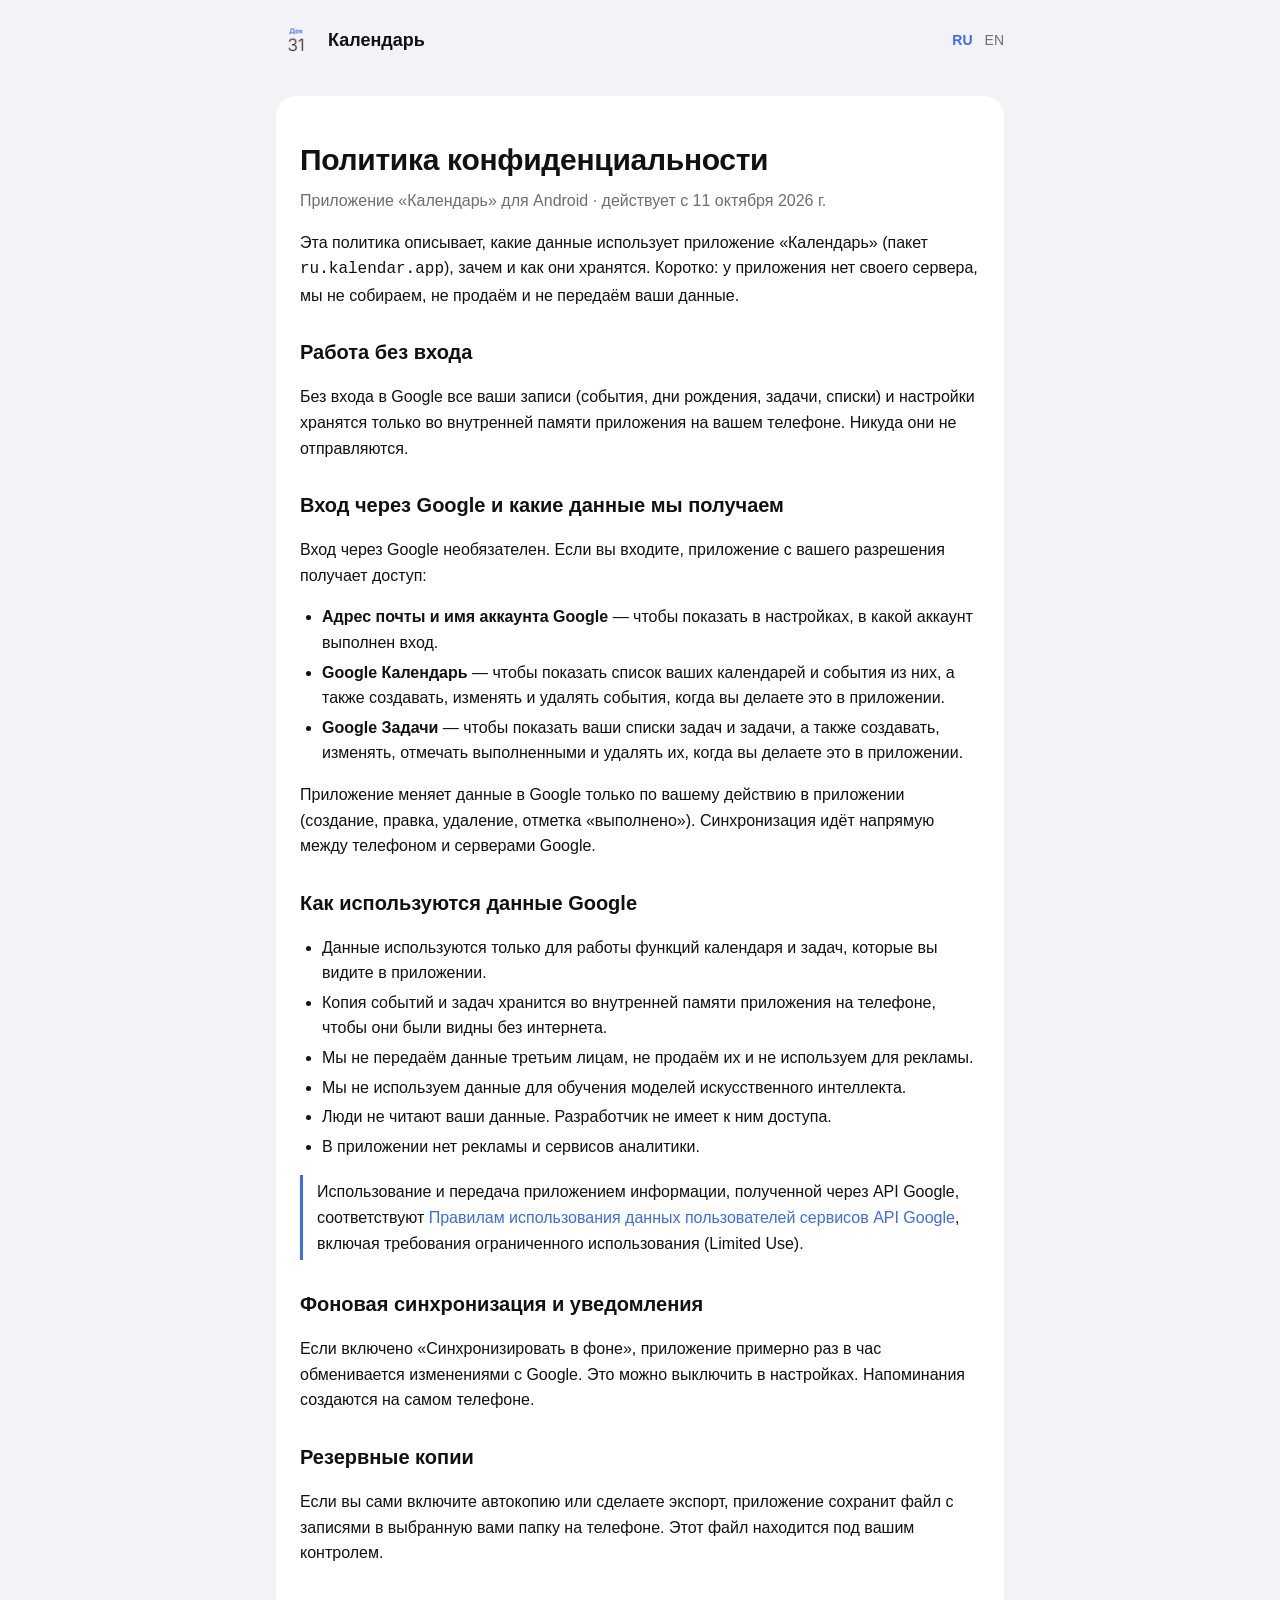
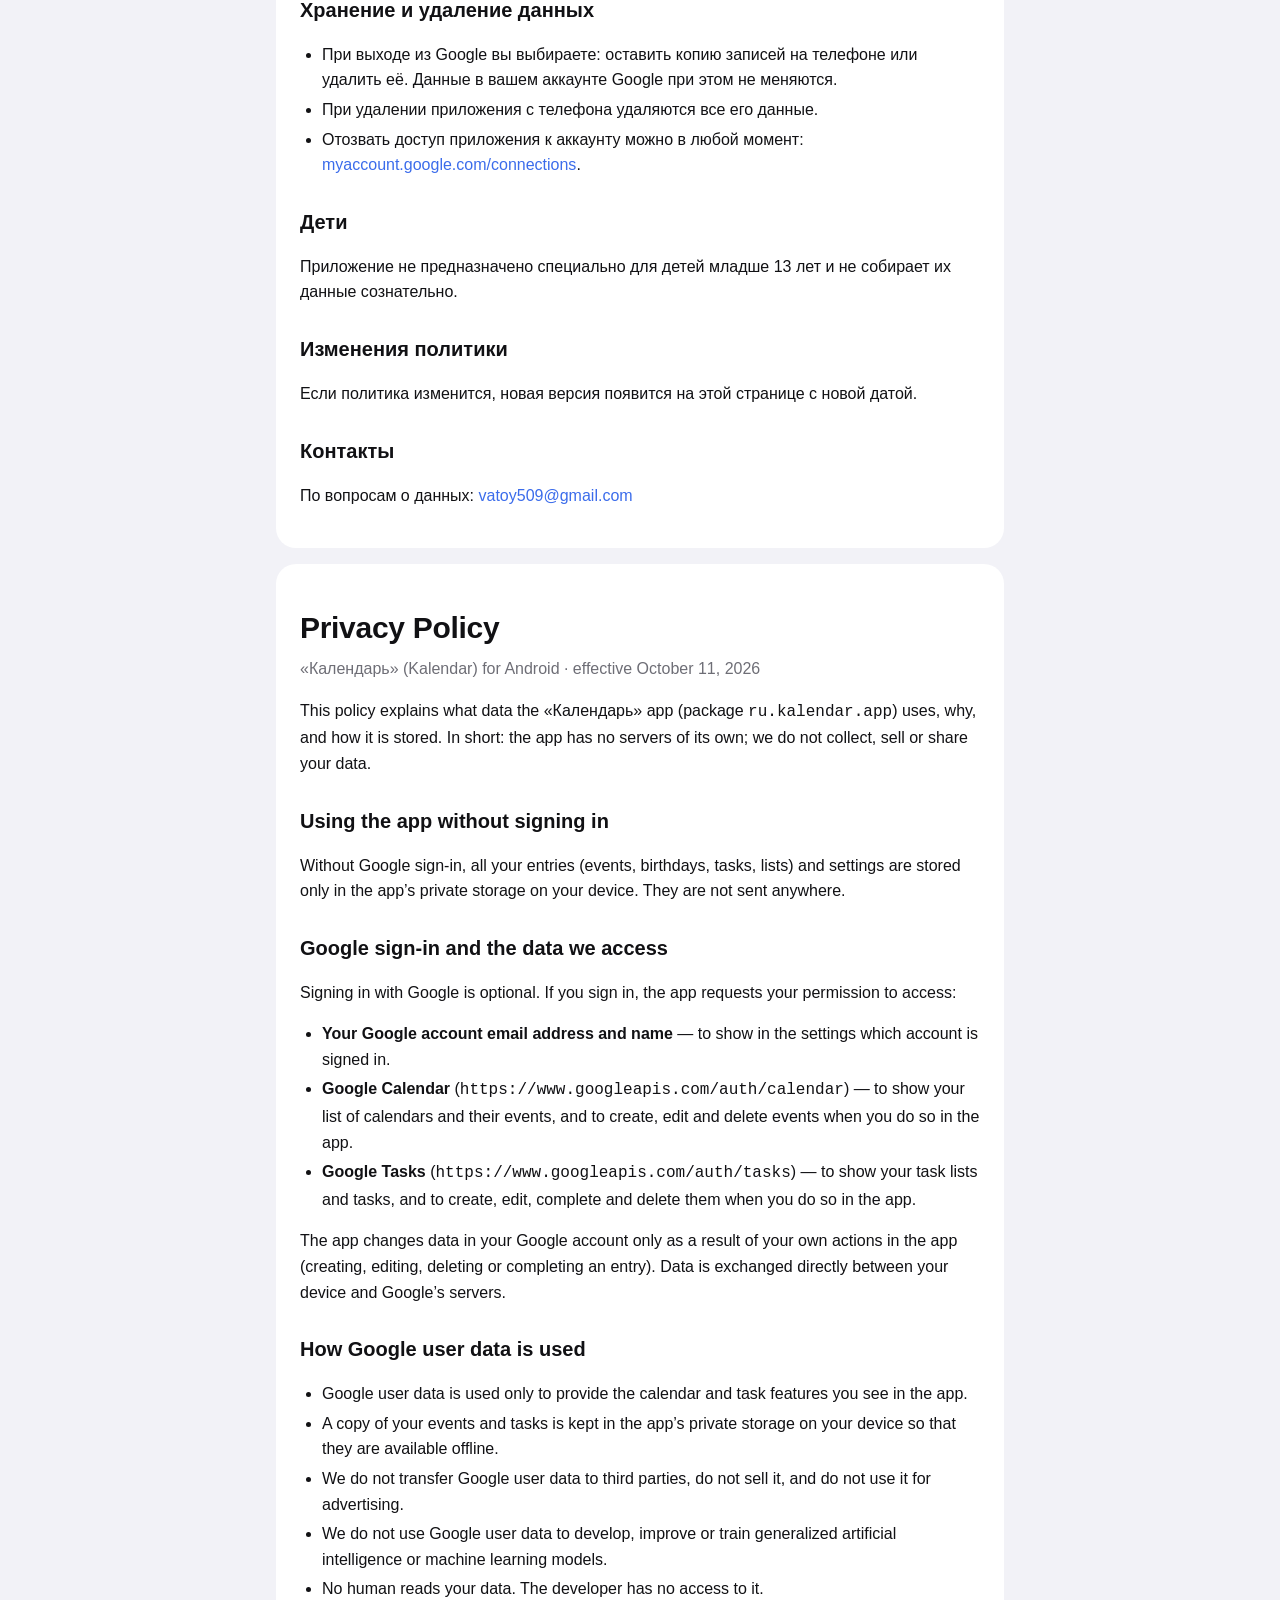
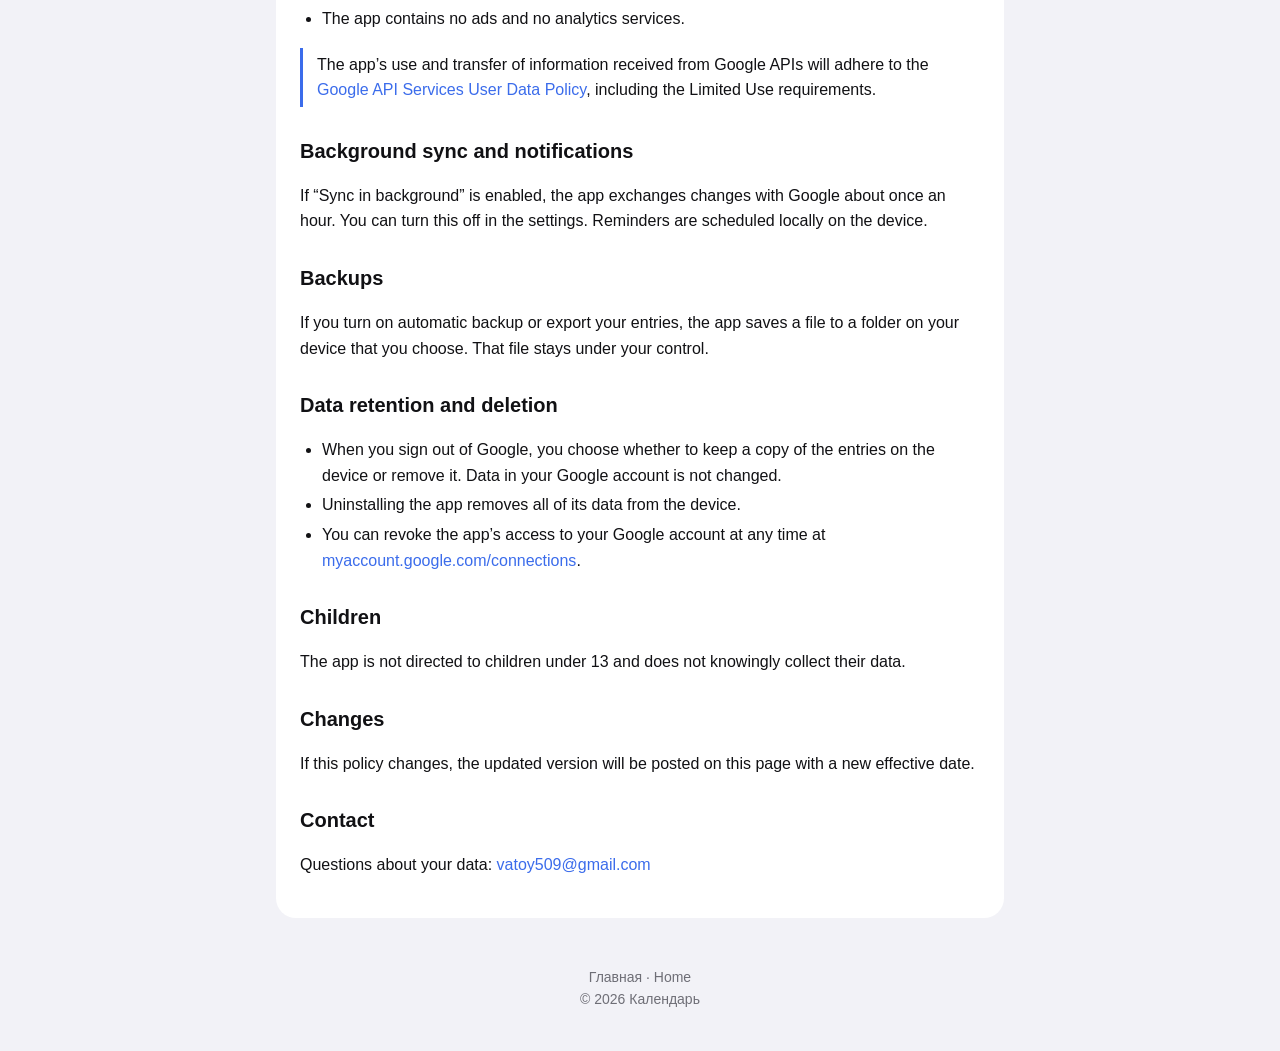
==== privacy.html @ 69100188 "Add files via upload" ====
<!doctype html>
<html lang="ru">
<head>
  <meta charset="utf-8">
  <meta name="viewport" content="width=device-width, initial-scale=1">
  <title>Политика конфиденциальности — Календарь</title>
  <link rel="icon" href="icon.png">
  <link rel="stylesheet" href="style.css">
</head>
<body>
<div class="wrap">
  <header class="top">
    <a class="brand" href="./"><img src="icon.png" alt="">Календарь</a>
    <nav class="lang"><a class="on" href="#ru">RU</a><a href="#en">EN</a></nav>
  </header>

  <article class="doc card" id="ru">
    <h1>Политика конфиденциальности</h1>
    <p class="date">Приложение «Календарь» для Android · действует с 11 октября 2026 г.</p>

    <p>Эта политика описывает, какие данные использует приложение «Календарь» (пакет <code>ru.kalendar.app</code>),
      зачем и как они хранятся. Коротко: у приложения нет своего сервера, мы не собираем, не продаём и не передаём ваши данные.</p>

    <h2>Работа без входа</h2>
    <p>Без входа в Google все ваши записи (события, дни рождения, задачи, списки) и настройки хранятся только
      во внутренней памяти приложения на вашем телефоне. Никуда они не отправляются.</p>

    <h2>Вход через Google и какие данные мы получаем</h2>
    <p>Вход через Google необязателен. Если вы входите, приложение с вашего разрешения получает доступ:</p>
    <ul>
      <li><b>Адрес почты и имя аккаунта Google</b> — чтобы показать в настройках, в какой аккаунт выполнен вход.</li>
      <li><b>Google Календарь</b> — чтобы показать список ваших календарей и события из них, а также создавать,
        изменять и удалять события, когда вы делаете это в приложении.</li>
      <li><b>Google Задачи</b> — чтобы показать ваши списки задач и задачи, а также создавать, изменять, отмечать
        выполненными и удалять их, когда вы делаете это в приложении.</li>
    </ul>
    <p>Приложение меняет данные в Google только по вашему действию в приложении (создание, правка, удаление,
      отметка «выполнено»). Синхронизация идёт напрямую между телефоном и серверами Google.</p>

    <h2>Как используются данные Google</h2>
    <ul>
      <li>Данные используются только для работы функций календаря и задач, которые вы видите в приложении.</li>
      <li>Копия событий и задач хранится во внутренней памяти приложения на телефоне, чтобы они были видны без интернета.</li>
      <li>Мы не передаём данные третьим лицам, не продаём их и не используем для рекламы.</li>
      <li>Мы не используем данные для обучения моделей искусственного интеллекта.</li>
      <li>Люди не читают ваши данные. Разработчик не имеет к ним доступа.</li>
      <li>В приложении нет рекламы и сервисов аналитики.</li>
    </ul>
    <p class="note">Использование и передача приложением информации, полученной через API Google, соответствуют
      <a href="https://developers.google.com/terms/api-services-user-data-policy">Правилам использования данных пользователей сервисов API Google</a>,
      включая требования ограниченного использования (Limited Use).</p>

    <h2>Фоновая синхронизация и уведомления</h2>
    <p>Если включено «Синхронизировать в фоне», приложение примерно раз в час обменивается изменениями с Google.
      Это можно выключить в настройках. Напоминания создаются на самом телефоне.</p>

    <h2>Резервные копии</h2>
    <p>Если вы сами включите автокопию или сделаете экспорт, приложение сохранит файл с записями в выбранную вами папку
      на телефоне. Этот файл находится под вашим контролем.</p>

    <h2>Хранение и удаление данных</h2>
    <ul>
      <li>При выходе из Google вы выбираете: оставить копию записей на телефоне или удалить её. Данные в вашем аккаунте Google при этом не меняются.</li>
      <li>При удалении приложения с телефона удаляются все его данные.</li>
      <li>Отозвать доступ приложения к аккаунту можно в любой момент: <a href="https://myaccount.google.com/connections">myaccount.google.com/connections</a>.</li>
    </ul>

    <h2>Дети</h2>
    <p>Приложение не предназначено специально для детей младше 13 лет и не собирает их данные сознательно.</p>

    <h2>Изменения политики</h2>
    <p>Если политика изменится, новая версия появится на этой странице с новой датой.</p>

    <h2>Контакты</h2>
    <p>По вопросам о данных: <a href="mailto:vatoy509@gmail.com">vatoy509@gmail.com</a></p>
  </article>

  <article class="doc card" id="en">
    <h1>Privacy Policy</h1>
    <p class="date">«Календарь» (Kalendar) for Android · effective October 11, 2026</p>

    <p>This policy explains what data the «Календарь» app (package <code>ru.kalendar.app</code>) uses, why, and how it is stored.
      In short: the app has no servers of its own; we do not collect, sell or share your data.</p>

    <h2>Using the app without signing in</h2>
    <p>Without Google sign-in, all your entries (events, birthdays, tasks, lists) and settings are stored only in the app’s
      private storage on your device. They are not sent anywhere.</p>

    <h2>Google sign-in and the data we access</h2>
    <p>Signing in with Google is optional. If you sign in, the app requests your permission to access:</p>
    <ul>
      <li><b>Your Google account email address and name</b> — to show in the settings which account is signed in.</li>
      <li><b>Google Calendar</b> (<code>https://www.googleapis.com/auth/calendar</code>) — to show your list of calendars and their events,
        and to create, edit and delete events when you do so in the app.</li>
      <li><b>Google Tasks</b> (<code>https://www.googleapis.com/auth/tasks</code>) — to show your task lists and tasks,
        and to create, edit, complete and delete them when you do so in the app.</li>
    </ul>
    <p>The app changes data in your Google account only as a result of your own actions in the app (creating, editing, deleting
      or completing an entry). Data is exchanged directly between your device and Google’s servers.</p>

    <h2>How Google user data is used</h2>
    <ul>
      <li>Google user data is used only to provide the calendar and task features you see in the app.</li>
      <li>A copy of your events and tasks is kept in the app’s private storage on your device so that they are available offline.</li>
      <li>We do not transfer Google user data to third parties, do not sell it, and do not use it for advertising.</li>
      <li>We do not use Google user data to develop, improve or train generalized artificial intelligence or machine learning models.</li>
      <li>No human reads your data. The developer has no access to it.</li>
      <li>The app contains no ads and no analytics services.</li>
    </ul>
    <p class="note">The app’s use and transfer of information received from Google APIs will adhere to the
      <a href="https://developers.google.com/terms/api-services-user-data-policy">Google API Services User Data Policy</a>,
      including the Limited Use requirements.</p>

    <h2>Background sync and notifications</h2>
    <p>If “Sync in background” is enabled, the app exchanges changes with Google about once an hour. You can turn this off in the settings.
      Reminders are scheduled locally on the device.</p>

    <h2>Backups</h2>
    <p>If you turn on automatic backup or export your entries, the app saves a file to a folder on your device that you choose.
      That file stays under your control.</p>

    <h2>Data retention and deletion</h2>
    <ul>
      <li>When you sign out of Google, you choose whether to keep a copy of the entries on the device or remove it. Data in your Google account is not changed.</li>
      <li>Uninstalling the app removes all of its data from the device.</li>
      <li>You can revoke the app’s access to your Google account at any time at <a href="https://myaccount.google.com/connections">myaccount.google.com/connections</a>.</li>
    </ul>

    <h2>Children</h2>
    <p>The app is not directed to children under 13 and does not knowingly collect their data.</p>

    <h2>Changes</h2>
    <p>If this policy changes, the updated version will be posted on this page with a new effective date.</p>

    <h2>Contact</h2>
    <p>Questions about your data: <a href="mailto:vatoy509@gmail.com">vatoy509@gmail.com</a></p>
  </article>

  <footer>
    <a href="./">Главная · Home</a>
    <div>© 2026 Календарь</div>
  </footer>
</div>
</body>
</html>
---- style.css ----
:root {
  --bg: #f2f2f7;
  --card: #ffffff;
  --text: #111114;
  --text2: #6e6e76;
  --accent: #3b6ceb;
  --line: #e4e4ea;
}
@media (prefers-color-scheme: dark) {
  :root {
    --bg: #0e0e10;
    --card: #1c1c1f;
    --text: #f5f5f7;
    --text2: #9a9aa2;
    --accent: #4c7bf0;
    --line: #2a2a2e;
  }
}
* { box-sizing: border-box; }
html { -webkit-text-size-adjust: 100%; }
body {
  margin: 0;
  background: var(--bg);
  color: var(--text);
  font-family: "Inter", -apple-system, "Segoe UI", Roboto, Arial, sans-serif;
  font-size: 16px;
  line-height: 1.6;
}
a { color: var(--accent); text-decoration: none; }
a:hover { text-decoration: underline; }
.wrap { max-width: 760px; margin: 0 auto; padding: 0 16px; }

header.top {
  display: flex; align-items: center; justify-content: space-between;
  padding: 20px 0;
}
.brand { display: flex; align-items: center; gap: 12px; color: var(--text); font-weight: 700; font-size: 18px; }
.brand img { width: 40px; height: 40px; border-radius: 10px; }
.lang a { color: var(--text2); font-size: 14px; margin-left: 12px; }
.lang a.on { color: var(--accent); font-weight: 600; }

.hero { text-align: center; padding: 32px 0 24px; }
.hero img { width: 112px; height: 112px; border-radius: 26px; box-shadow: 0 8px 30px rgba(59,108,235,.18); }
.hero h1 { font-size: 40px; letter-spacing: -0.02em; margin: 20px 0 8px; }
.hero p { color: var(--text2); font-size: 18px; margin: 0 auto; max-width: 520px; }

.card { background: var(--card); border-radius: 20px; padding: 24px; margin: 16px 0; }
.card h2 { font-size: 20px; margin: 0 0 12px; }
.grid { display: grid; grid-template-columns: repeat(auto-fit, minmax(220px, 1fr)); gap: 12px; }
.feature { background: var(--card); border-radius: 18px; padding: 18px 20px; }
.feature b { display: block; margin-bottom: 4px; }
.feature span { color: var(--text2); font-size: 15px; }

.doc h1 { font-size: 30px; letter-spacing: -0.01em; margin: 16px 0 4px; }
.doc .date { color: var(--text2); margin: 0 0 8px; }
.doc h2 { font-size: 20px; margin: 28px 0 8px; }
.doc ul { padding-left: 22px; }
.doc li { margin: 4px 0; }
.note { border-left: 3px solid var(--accent); padding: 4px 0 4px 14px; margin: 16px 0; }
hr.sep { border: 0; border-top: 1px solid var(--line); margin: 40px 0; }

footer { color: var(--text2); font-size: 14px; padding: 32px 0 48px; text-align: center; }
footer a { color: var(--text2); margin: 0 8px; }

@media (max-width: 480px) {
  .hero h1 { font-size: 32px; }
  .card { padding: 20px; }
}
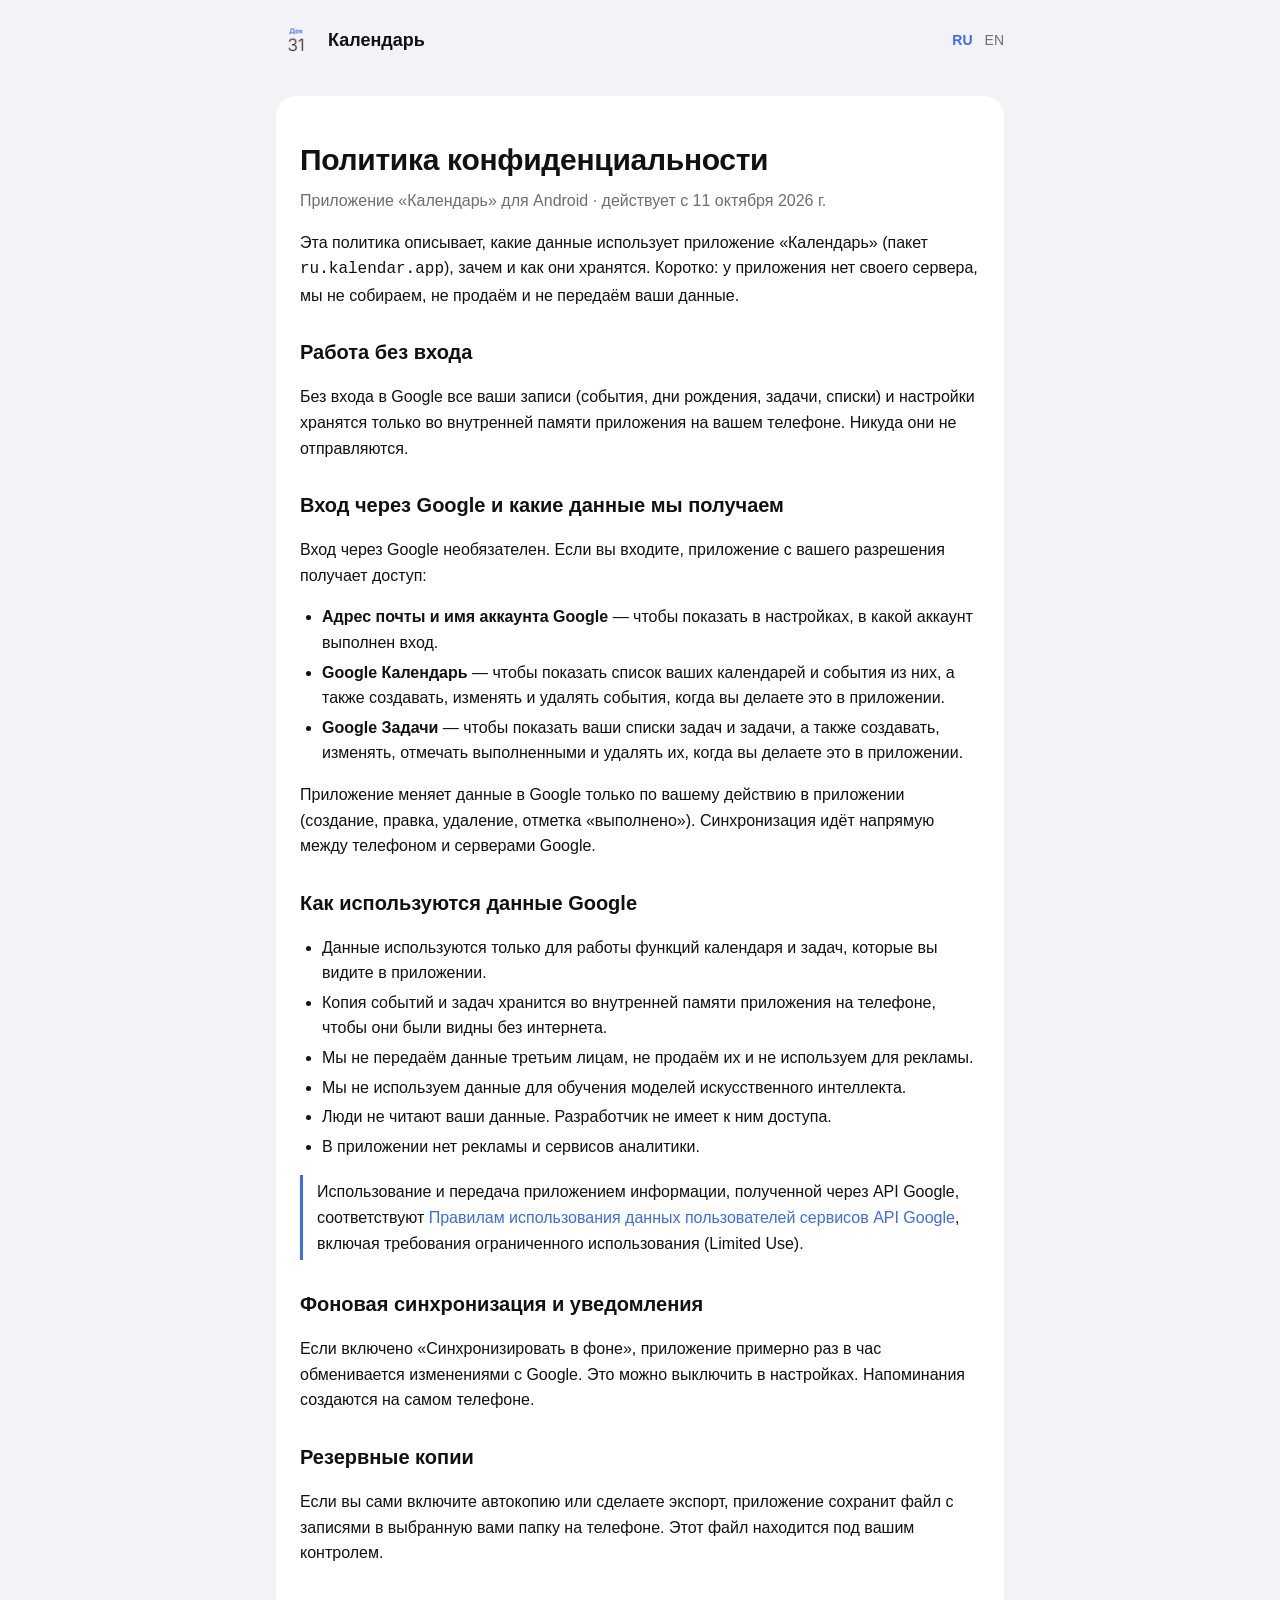
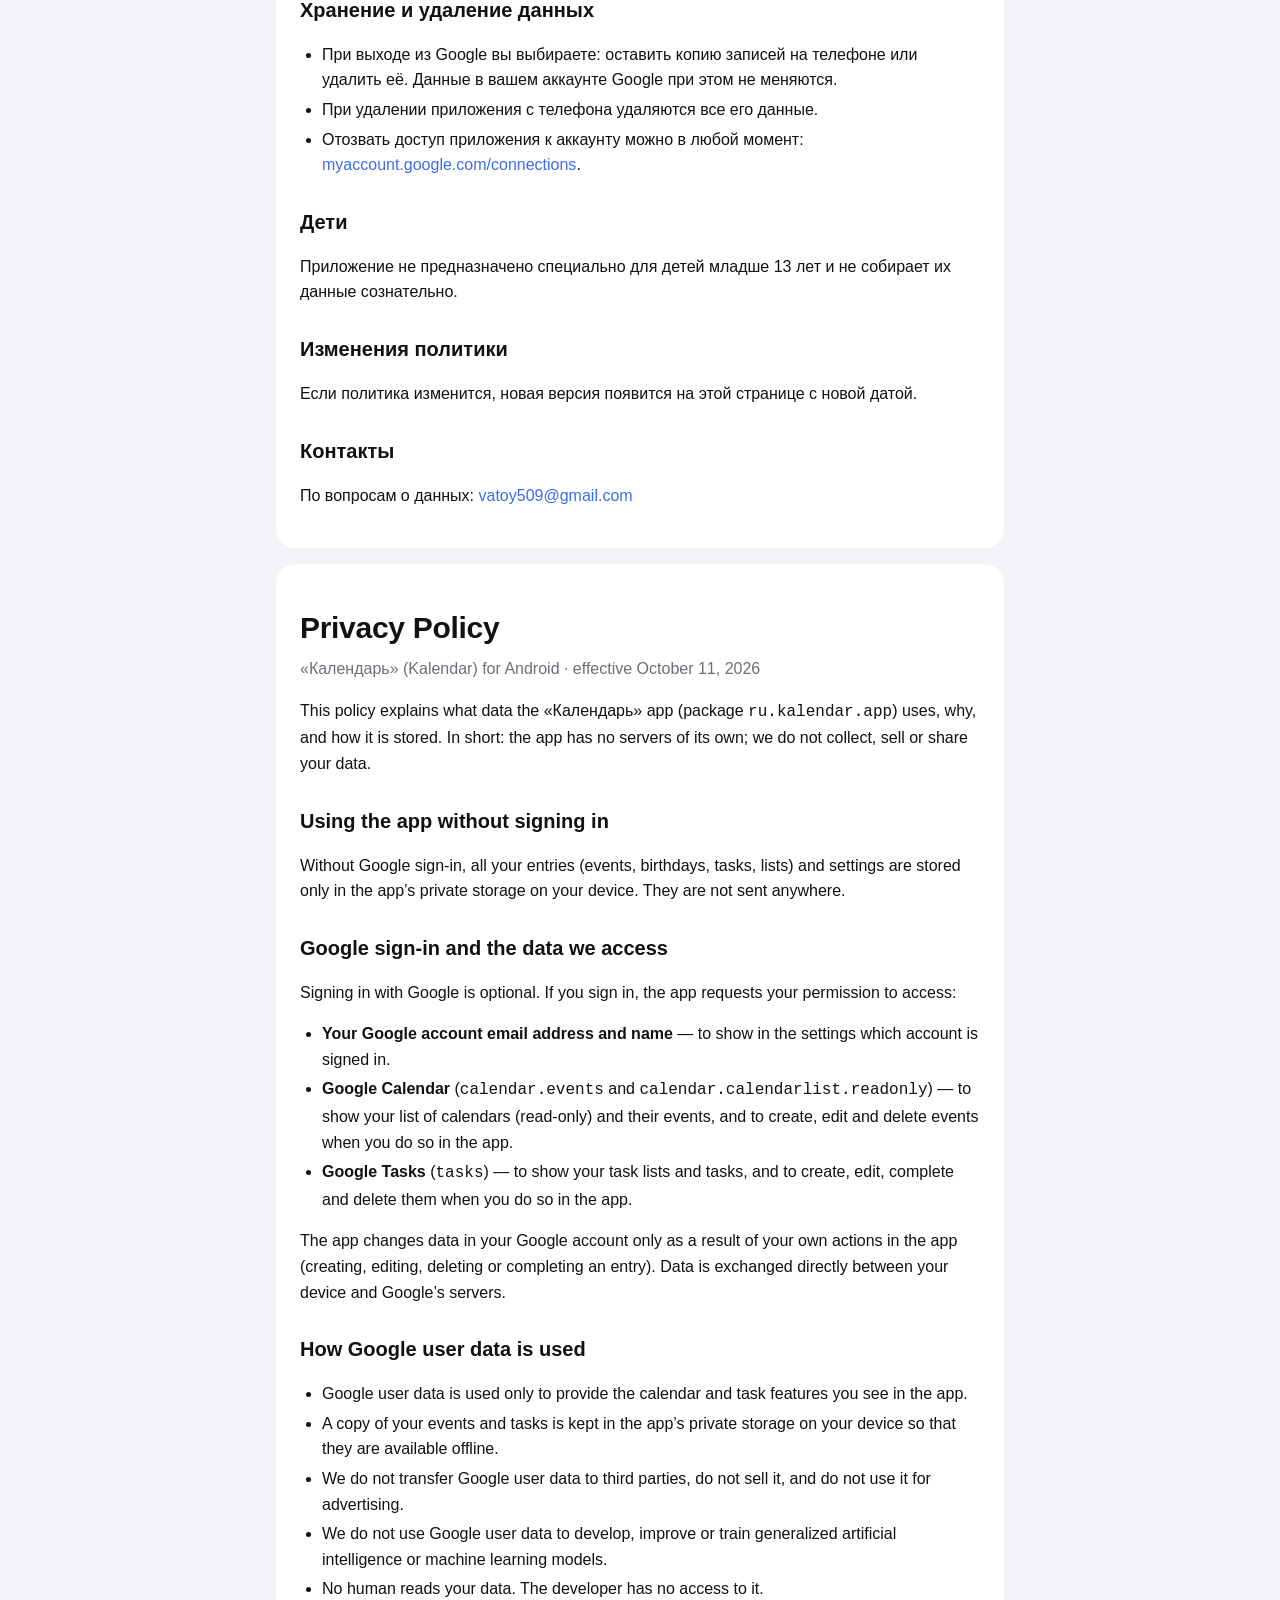
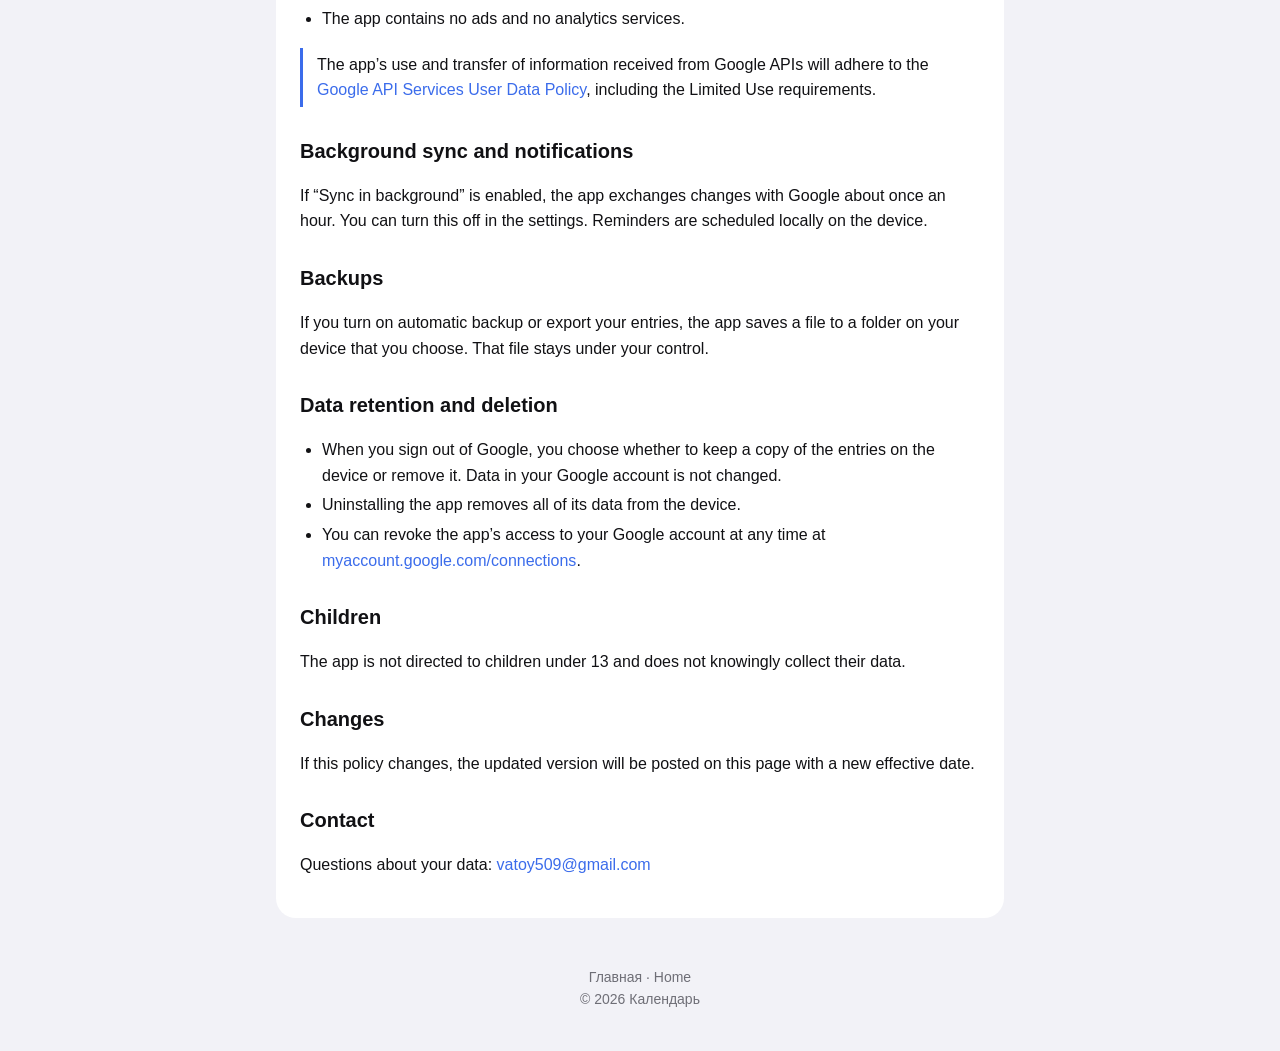
==== commit d55ccc78: "Add files via upload" ====
--- a/privacy.html
+++ b/privacy.html
@@ -90,9 +90,9 @@
     <p>Signing in with Google is optional. If you sign in, the app requests your permission to access:</p>
     <ul>
       <li><b>Your Google account email address and name</b> — to show in the settings which account is signed in.</li>
-      <li><b>Google Calendar</b> (<code>https://www.googleapis.com/auth/calendar</code>) — to show your list of calendars and their events,
-        and to create, edit and delete events when you do so in the app.</li>
-      <li><b>Google Tasks</b> (<code>https://www.googleapis.com/auth/tasks</code>) — to show your task lists and tasks,
+      <li><b>Google Calendar</b> (<code>calendar.events</code> and <code>calendar.calendarlist.readonly</code>) — to show your list of calendars
+        (read-only) and their events, and to create, edit and delete events when you do so in the app.</li>
+      <li><b>Google Tasks</b> (<code>tasks</code>) — to show your task lists and tasks,
         and to create, edit, complete and delete them when you do so in the app.</li>
     </ul>
     <p>The app changes data in your Google account only as a result of your own actions in the app (creating, editing, deleting
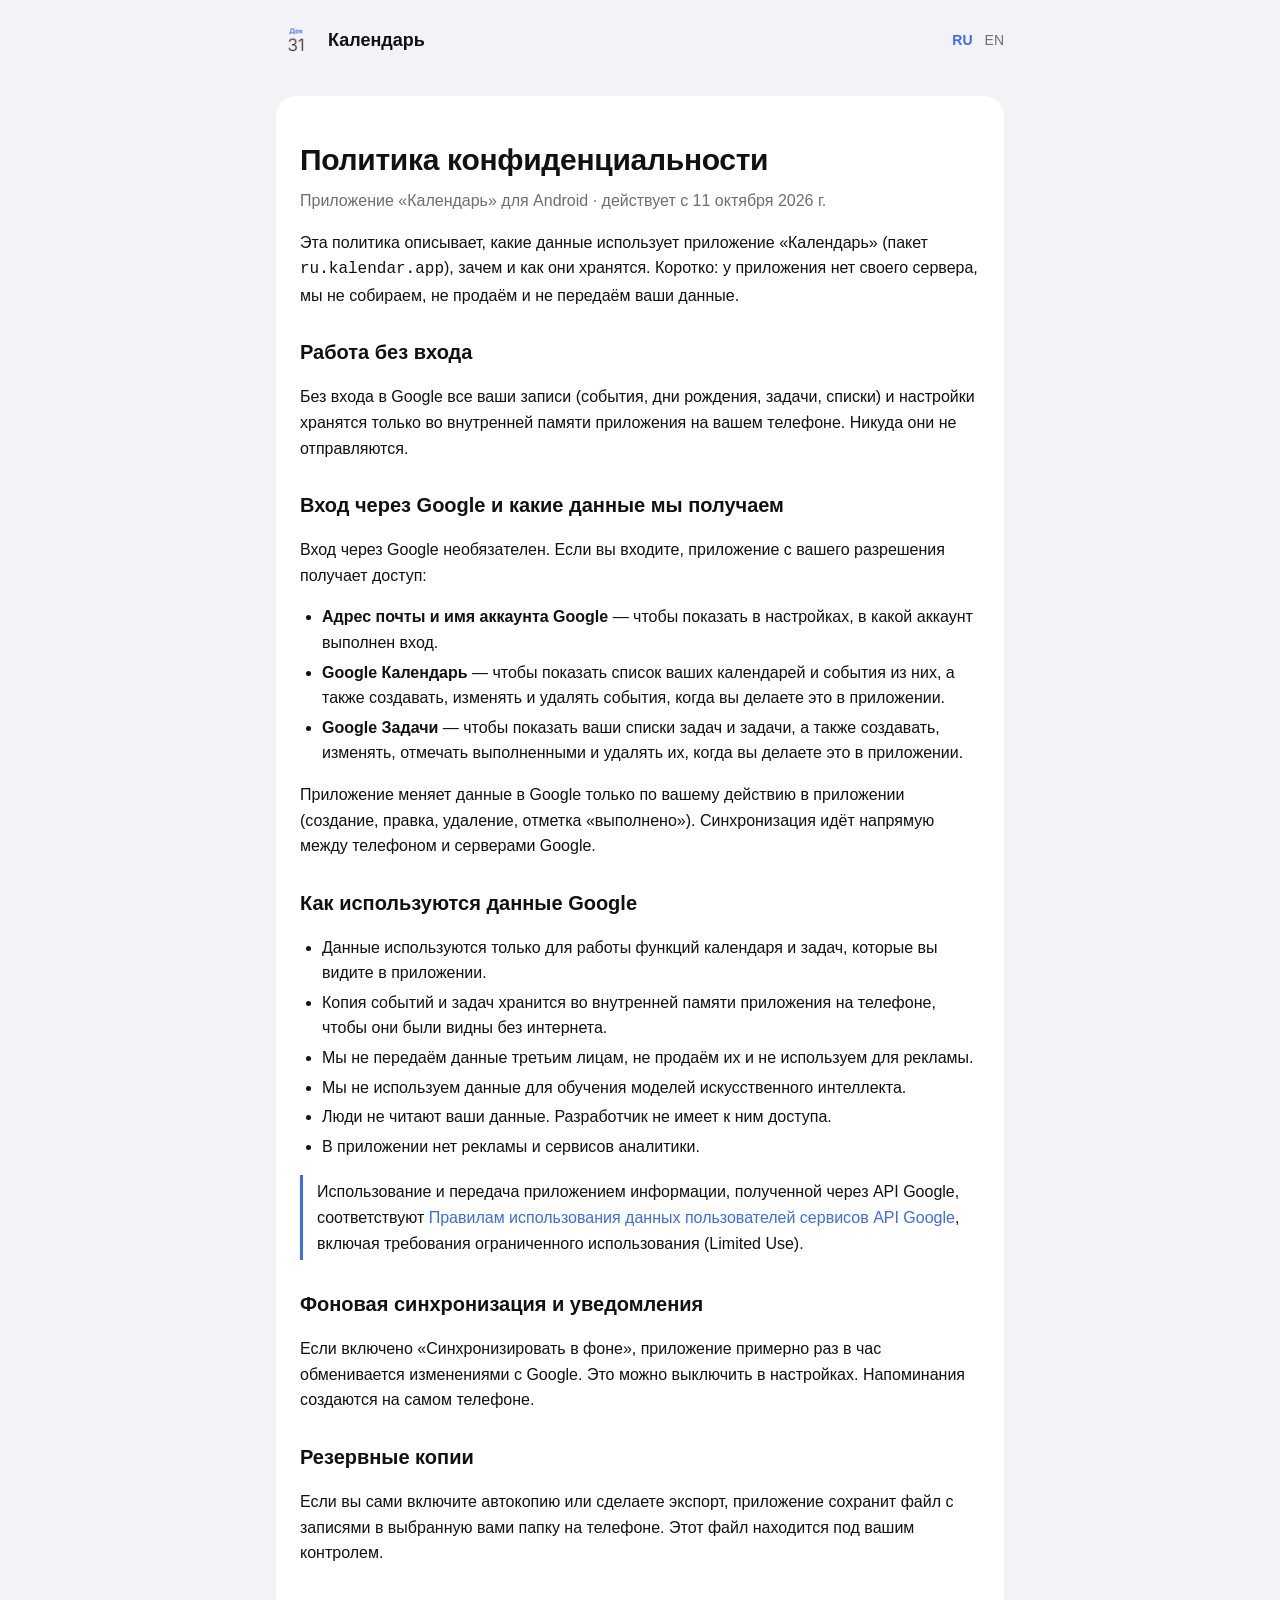
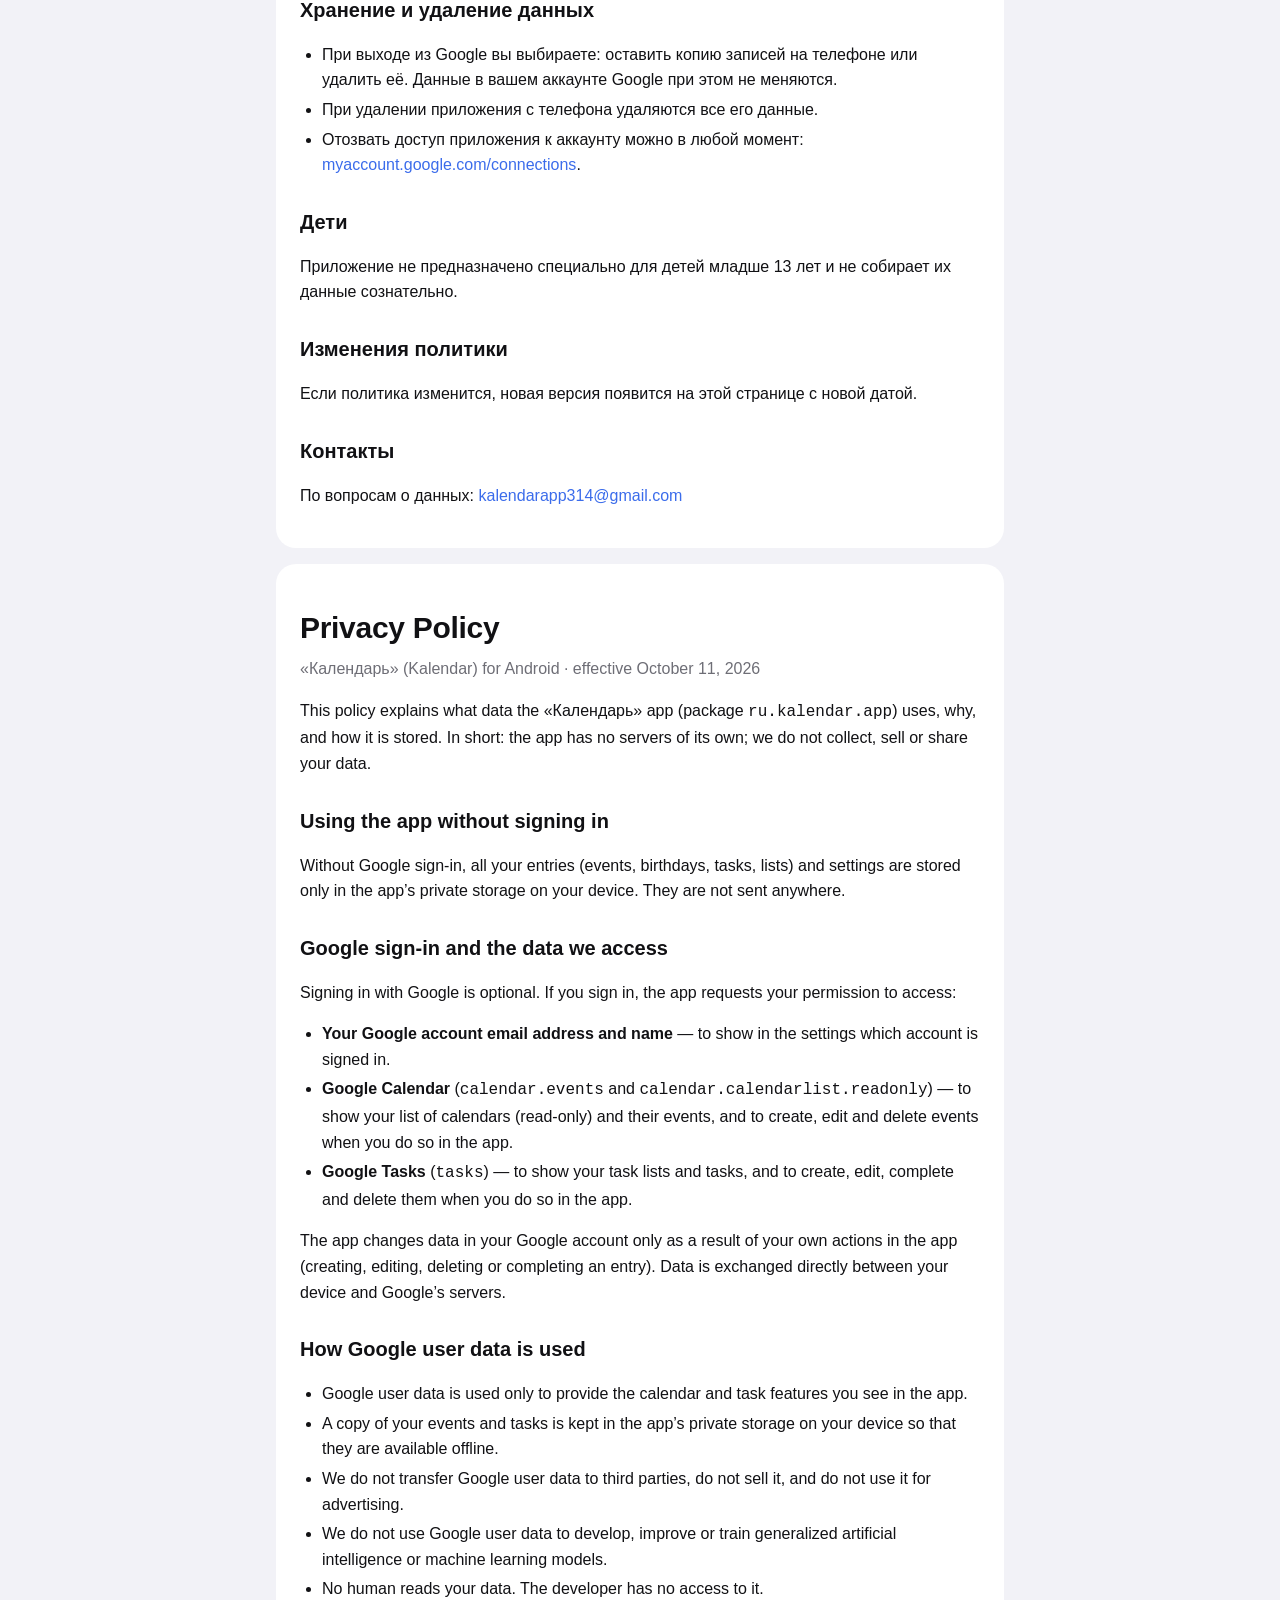
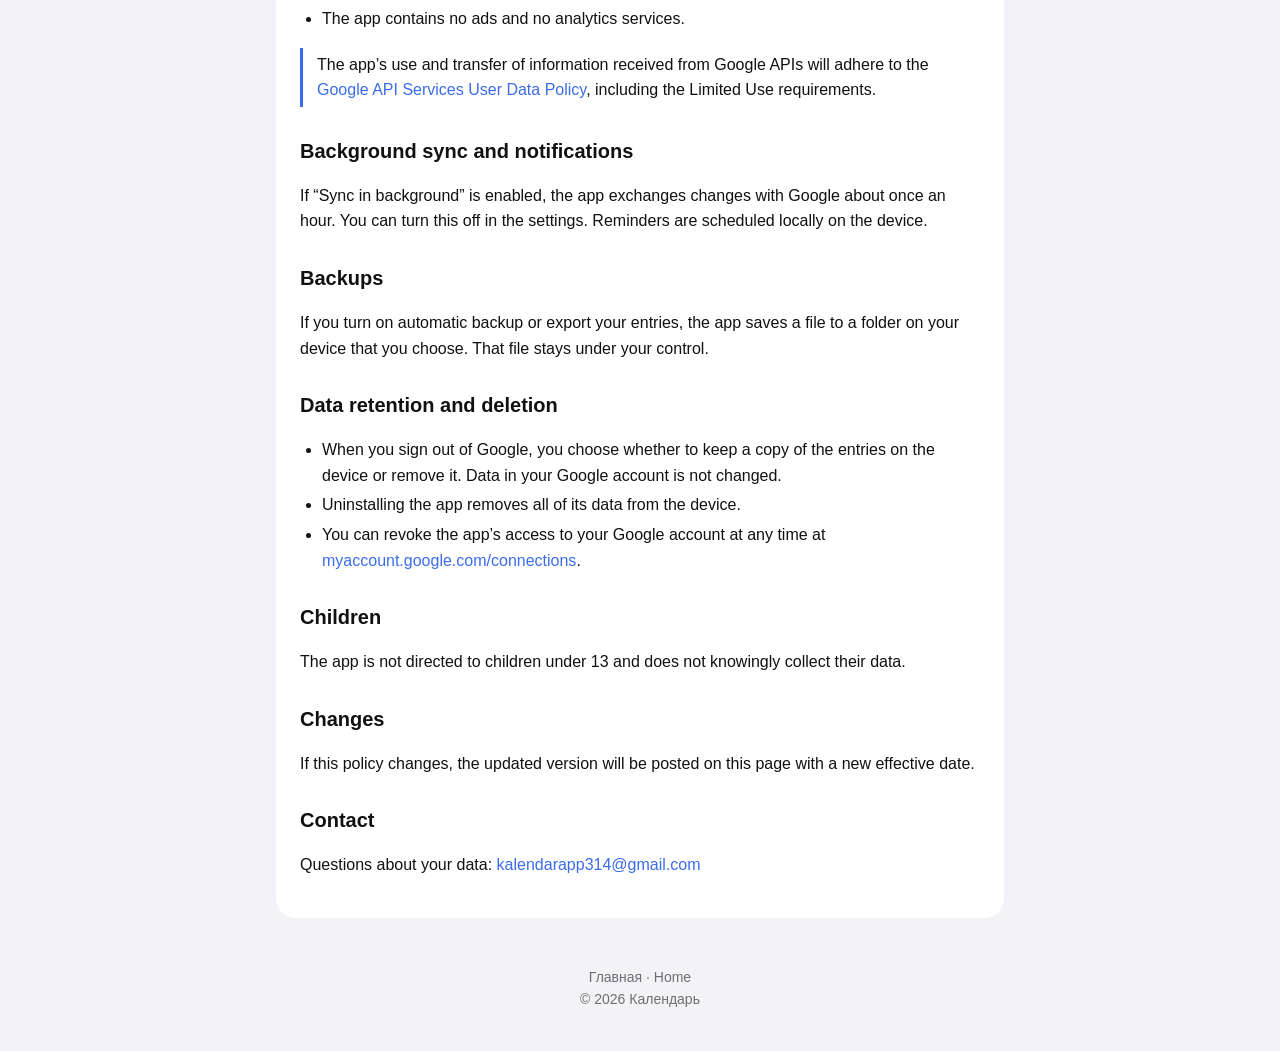
==== commit 12782967: "Add files via upload" ====
--- a/privacy.html
+++ b/privacy.html
@@ -72,7 +72,7 @@
     <p>Если политика изменится, новая версия появится на этой странице с новой датой.</p>
 
     <h2>Контакты</h2>
-    <p>По вопросам о данных: <a href="mailto:vatoy509@gmail.com">vatoy509@gmail.com</a></p>
+    <p>По вопросам о данных: <a href="mailto:kalendarapp314@gmail.com">kalendarapp314@gmail.com</a></p>
   </article>
 
   <article class="doc card" id="en">
@@ -133,7 +133,7 @@
     <p>If this policy changes, the updated version will be posted on this page with a new effective date.</p>
 
     <h2>Contact</h2>
-    <p>Questions about your data: <a href="mailto:vatoy509@gmail.com">vatoy509@gmail.com</a></p>
+    <p>Questions about your data: <a href="mailto:kalendarapp314@gmail.com">kalendarapp314@gmail.com</a></p>
   </article>
 
   <footer>
